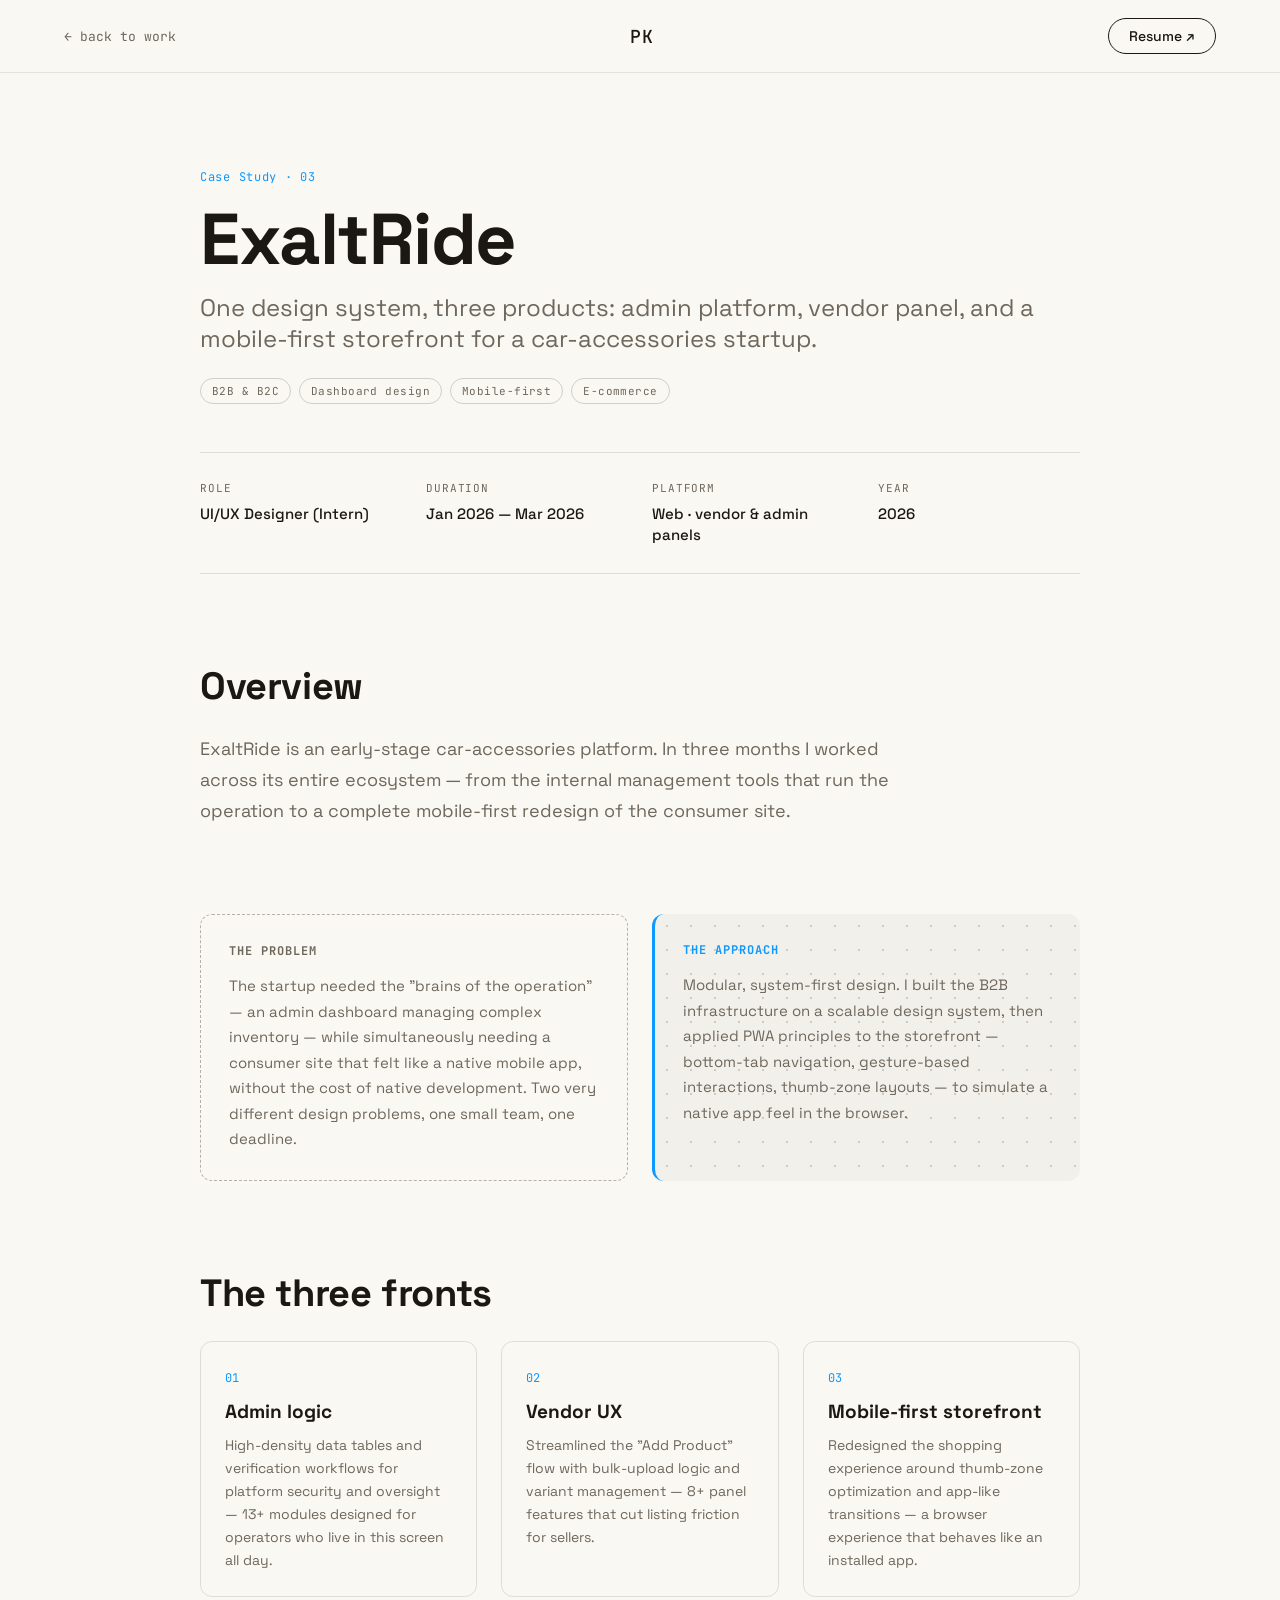
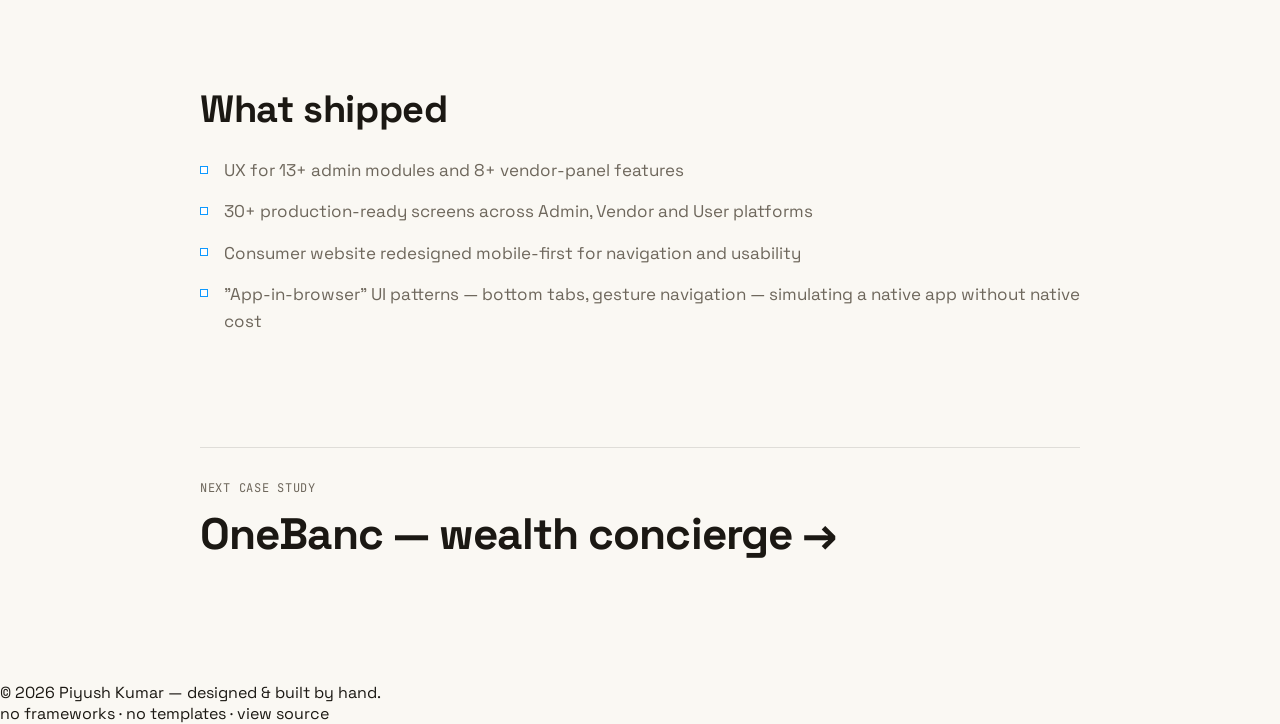
==== work/exaltride.html @ 23e34668 "Add case study pages for ExaltRide, FinTrack, K12 Games, and OneBanc; include new CSS for case studi" ====
<!DOCTYPE html>
<html lang="en">
<head>
  <meta charset="UTF-8" />
  <meta name="viewport" content="width=device-width, initial-scale=1.0" />
  <title>ExaltRide — Piyush Kumar</title>
  <meta name="description" content="Case study: ExaltRide — 30+ production screens across an e-commerce storefront, vendor panel, and admin platform." />
  <link rel="icon" type="image/svg+xml" href="../assets/favicon.svg" />
  <link rel="preconnect" href="https://fonts.googleapis.com" />
  <link rel="preconnect" href="https://fonts.gstatic.com" crossorigin />
  <link href="https://fonts.googleapis.com/css2?family=Space+Grotesk:wght@400;500;700&family=JetBrains+Mono:wght@400;500&display=swap" rel="stylesheet" />
  <link rel="stylesheet" href="../css/base.css" />
  <link rel="stylesheet" href="../css/work.css" />
  <link rel="stylesheet" href="../css/case.css" />
</head>
<body>

  <header class="case-nav">
    <a class="case-nav__back" href="../index.html#work">← back to work</a>
    <a class="nav__logo" href="../index.html">PK</a>
    <a class="btn btn--small" href="../assets/Piyush_Kumar_UX_Resume.pdf" target="_blank" rel="noopener">Resume ↗</a>
  </header>

  <main class="case">
    <div class="case__inner">
      <p class="section__label">Case Study · 03</p>
      <h1 class="case__title">ExaltRide</h1>
      <p class="case__subtitle">One design system, three products: admin platform, vendor panel, and a mobile-first storefront for a car-accessories startup.</p>

      <div class="case__tags">
        <span class="work-tag">B2B &amp; B2C</span>
        <span class="work-tag">Dashboard design</span>
        <span class="work-tag">Mobile-first</span>
        <span class="work-tag">E-commerce</span>
      </div>

      <dl class="case__meta">
        <div><dt>Role</dt><dd>UI/UX Designer (Intern)</dd></div>
        <div><dt>Duration</dt><dd>Jan 2026 — Mar 2026</dd></div>
        <div><dt>Platform</dt><dd>Web · vendor &amp; admin panels</dd></div>
        <div><dt>Year</dt><dd>2026</dd></div>
      </dl>

      <section class="case__section">
        <h2>Overview</h2>
        <p>
          ExaltRide is an early-stage car-accessories platform. In three
          months I worked across its entire ecosystem — from the internal
          management tools that run the operation to a complete mobile-first
          redesign of the consumer site.
        </p>
      </section>

      <div class="case__duo">
        <div class="case-block case-block--problem">
          <h3>The problem</h3>
          <p>
            The startup needed the "brains of the operation" — an admin
            dashboard managing complex inventory — while simultaneously
            needing a consumer site that felt like a native mobile app,
            without the cost of native development. Two very different design
            problems, one small team, one deadline.
          </p>
        </div>
        <div class="case-block case-block--solution">
          <h3>The approach</h3>
          <p>
            Modular, system-first design. I built the B2B infrastructure on a
            scalable design system, then applied PWA principles to the
            storefront — bottom-tab navigation, gesture-based interactions,
            thumb-zone layouts — to simulate a native app feel in the
            browser.
          </p>
        </div>
      </div>

      <section class="case__section">
        <h2>The three fronts</h2>
        <div class="case__cards">
          <div class="case-card">
            <span class="case-card__num">01</span>
            <h3>Admin logic</h3>
            <p>High-density data tables and verification workflows for
            platform security and oversight — 13+ modules designed for
            operators who live in this screen all day.</p>
          </div>
          <div class="case-card">
            <span class="case-card__num">02</span>
            <h3>Vendor UX</h3>
            <p>Streamlined the "Add Product" flow with bulk-upload logic and
            variant management — 8+ panel features that cut listing friction
            for sellers.</p>
          </div>
          <div class="case-card">
            <span class="case-card__num">03</span>
            <h3>Mobile-first storefront</h3>
            <p>Redesigned the shopping experience around thumb-zone
            optimization and app-like transitions — a browser experience that
            behaves like an installed app.</p>
          </div>
        </div>
      </section>

      <section class="case__section">
        <h2>What shipped</h2>
        <ul class="case__results">
          <li>UX for 13+ admin modules and 8+ vendor-panel features</li>
          <li>30+ production-ready screens across Admin, Vendor and User
              platforms</li>
          <li>Consumer website redesigned mobile-first for navigation and
              usability</li>
          <li>"App-in-browser" UI patterns — bottom tabs, gesture navigation —
              simulating a native app without native cost</li>
        </ul>
      </section>

      <a class="case__next" href="onebanc.html">
        <span class="case__next-label">next case study</span>
        <span class="case__next-title">OneBanc — wealth concierge →</span>
      </a>
    </div>
  </main>

  <footer class="footer">
    <p>© 2026 Piyush Kumar — designed &amp; built by hand.</p>
    <p class="footer__mono">no frameworks · no templates · view source</p>
  </footer>

</body>
</html>
---- css/base.css ----
/* ============================================================
   base.css — design tokens, reset, shared primitives
   Change the look of the whole site from here.
   ============================================================ */

:root {
  /* -- color: live side (the shipped site) -- */
  --paper:      #FAF8F3;   /* page background */
  --ink:        #1B1813;   /* primary text */
  --muted:      #6E675C;   /* secondary text */
  --accent:     #0D99FF;   /* the one accent — Figma selection blue */

  /* -- color: design side (the Figma canvas) -- */
  --canvas:     #F2F0EA;   /* canvas background */
  --canvas-dot: #CFCAC0;   /* dot grid */
  --wire:       #B7B1A5;   /* wireframe borders */
  --wire-text:  #8D867A;   /* wireframe (muted) text */

  /* -- type -- */
  --font-display: 'Space Grotesk', system-ui, sans-serif;
  --font-mono:    'JetBrains Mono', ui-monospace, monospace;

  /* -- rhythm -- */
  --nav-h: 76px;
  --edge: clamp(20px, 5vw, 72px);   /* page side padding */
}

/* -- reset -- */
*, *::before, *::after { box-sizing: border-box; margin: 0; padding: 0; }

html { scroll-behavior: smooth; }

body {
  font-family: var(--font-display);
  background: var(--paper);
  color: var(--ink);
  -webkit-font-smoothing: antialiased;
  overflow-x: hidden;
}

img, svg, video { display: block; max-width: 100%; }

a { color: inherit; text-decoration: none; }

button { font: inherit; background: none; border: 0; cursor: pointer; }

/* -- shared primitives -- */
.btn {
  display: inline-flex;
  align-items: center;
  gap: 8px;
  padding: 14px 28px;
  border-radius: 999px;
  font-weight: 500;
  font-size: 16px;
  line-height: 1;
  transition: transform 0.15s ease, box-shadow 0.15s ease, background 0.15s ease;
}

.btn--primary {
  background: var(--accent);
  color: #fff;
}
.btn--primary:hover {
  transform: translateY(-2px);
  box-shadow: 0 6px 20px rgba(13, 153, 255, 0.35);
}

.btn--ghost {
  border: 1.5px solid var(--ink);
  color: var(--ink);
}
.btn--ghost:hover { transform: translateY(-2px); }

.btn--small {
  padding: 10px 20px;
  font-size: 14px;
  border: 1.5px solid var(--ink);
}

/* -- spec tooltip: any element with data-spec documents itself on hover -- */
[data-spec] { position: relative; }
[data-spec]::after {
  content: attr(data-spec);
  position: absolute;
  bottom: calc(100% + 12px);
  left: 50%;
  transform: translate(-50%, 4px);
  font-family: var(--font-mono);
  font-size: 11px;
  font-weight: 400;
  letter-spacing: 0;
  text-transform: none;
  white-space: nowrap;
  background: var(--ink);
  color: #fff;
  padding: 7px 11px;
  border-radius: 6px;
  opacity: 0;
  pointer-events: none;
  transition: opacity 0.18s ease, transform 0.18s ease;
  z-index: 5;
}
[data-spec]:hover::after {
  opacity: 1;
  transform: translate(-50%, 0);
}

/* -- section shell -- */
.section {
  padding: clamp(72px, 14vw, 120px) var(--edge);
}

.section__inner {
  max-width: 1200px;
  margin: 0 auto;
}

.section__label {
  font-family: var(--font-mono);
  font-size: 12px;
  letter-spacing: 0.06em;
  color: var(--accent);
  margin-bottom: 18px;
}

.section__title {
  font-size: clamp(40px, 5vw, 72px);
  font-weight: 700;
  letter-spacing: -0.02em;
  line-height: 1.02;
}

.section__intro {
  color: var(--muted);
  font-size: clamp(15px, 1.4vw, 18px);
  line-height: 1.6;
  max-width: 560px;
  margin-top: 20px;
}

/* -- scroll reveal (js/reveal.js adds .js to <html>, then .is-in per element) -- */
.js [data-reveal] {
  opacity: 0;
  transform: translateY(24px);
  transition: opacity 0.6s ease var(--d, 0s), transform 0.6s ease var(--d, 0s);
}
.js [data-reveal].is-in {
  opacity: 1;
  transform: none;
}

@media (prefers-reduced-motion: reduce) {
  *, *::before, *::after { animation: none !important; transition: none !important; }
  .js [data-reveal] { opacity: 1; transform: none; }
  html { scroll-behavior: auto; }
}
---- css/work.css ----
/* ============================================================
   work.css — Selected Work (#work)
   Case-study rows, no thumbnails yet. Hover reveals the dot-grid
   canvas behind the row — the design layer peeking through the paper.
   ============================================================ */

.work__list {
  margin-top: 64px;
  border-bottom: 1px solid rgba(27, 24, 19, 0.12);
}

.work-row {
  position: relative;
  display: grid;
  grid-template-columns: 72px 1fr auto;
  gap: 24px;
  align-items: baseline;
  padding: 40px 8px;
  border-top: 1px solid rgba(27, 24, 19, 0.12);
  transition: padding 0.25s ease;
}

/* dot-grid canvas fades in behind the hovered row */
.work-row::before {
  content: "";
  position: absolute;
  inset: 0;
  background-image: radial-gradient(var(--canvas-dot) 1px, transparent 1px);
  background-size: 24px 24px;
  opacity: 0;
  transition: opacity 0.25s ease;
  pointer-events: none;
}
.work-row:hover::before { opacity: 0.55; }

.work-row__index {
  font-family: var(--font-mono);
  font-size: 13px;
  color: var(--muted);
  padding-top: 6px;
}

.work-row__title {
  display: block;
  font-size: clamp(24px, 3vw, 40px);
  font-weight: 700;
  letter-spacing: -0.02em;
  transition: color 0.2s ease;
}
.work-row:hover .work-row__title { color: var(--accent); }

.work-row__desc {
  display: block;
  color: var(--muted);
  font-size: clamp(14px, 1.3vw, 17px);
  line-height: 1.6;
  max-width: 640px;
  margin-top: 10px;
}

.work-row__tags {
  display: flex;
  flex-wrap: wrap;
  gap: 8px;
  margin-top: 16px;
}

.work-tag {
  font-family: var(--font-mono);
  font-size: 11px;
  letter-spacing: 0.04em;
  color: var(--muted);
  border: 1px solid rgba(27, 24, 19, 0.18);
  border-radius: 999px;
  padding: 5px 11px;
}

.work-tag--nda {
  border-style: dashed;
  border-color: var(--wire);
}

.work-row__arrow {
  font-size: 24px;
  color: var(--muted);
  transition: transform 0.2s ease, color 0.2s ease;
  align-self: center;
}
.work-row:hover .work-row__arrow {
  transform: translateX(8px);
  color: var(--accent);
}

/* -- "also explored" mini-list -- */
.work__more {
  margin-top: 48px;
}

.work__more-heading {
  font-family: var(--font-mono);
  font-size: 12px;
  letter-spacing: 0.06em;
  text-transform: uppercase;
  color: var(--muted);
  margin-bottom: 16px;
}

.work__more-item {
  color: var(--muted);
  font-size: clamp(14px, 1.3vw, 16px);
  line-height: 1.6;
  padding: 10px 0;
}
.work__more-item strong { color: var(--ink); }
.work__more-item a { transition: color 0.15s ease; }
.work__more-item a:hover,
.work__more-item a:hover strong { color: var(--accent); }

@media (max-width: 720px) {
  .work-row {
    grid-template-columns: 1fr auto;
    padding: 32px 4px;
  }
  .work-row__index { display: none; }
}
---- css/case.css ----
/* ============================================================
   case.css — case-study pages (work/*.html)
   Static pages, no JS: fast, robust, readable. Reuses base.css
   tokens; layout echoes the main page's design-file voice.
   ============================================================ */

/* -- top bar -- */
.case-nav {
  position: sticky;
  top: 0;
  z-index: 10;
  display: flex;
  align-items: center;
  justify-content: space-between;
  gap: 16px;
  padding: 18px var(--edge);
  background: color-mix(in srgb, var(--paper) 92%, transparent);
  backdrop-filter: blur(8px);
  border-bottom: 1px solid rgba(27, 24, 19, 0.1);
}

.case-nav__back {
  font-family: var(--font-mono);
  font-size: 13px;
  color: var(--muted);
  transition: color 0.15s ease;
}
.case-nav__back:hover { color: var(--accent); }

.case-nav .nav__logo {
  font-family: var(--font-mono);
  font-weight: 500;
  font-size: 18px;
  letter-spacing: 0.05em;
}

/* -- page shell -- */
.case {
  padding: clamp(48px, 8vw, 96px) var(--edge) clamp(72px, 10vw, 120px);
}

.case__inner {
  max-width: 880px;
  margin: 0 auto;
}

.case__title {
  font-size: clamp(36px, 6vw, 72px);
  font-weight: 700;
  letter-spacing: -0.02em;
  line-height: 1.02;
  margin-top: 16px;
}

.case__subtitle {
  color: var(--muted);
  font-size: clamp(17px, 2vw, 24px);
  margin-top: 16px;
}

.case__tags {
  display: flex;
  flex-wrap: wrap;
  gap: 8px;
  margin-top: 24px;
}

/* -- meta grid (role / duration / platform / year) -- */
.case__meta {
  display: grid;
  grid-template-columns: repeat(4, 1fr);
  gap: 24px;
  margin-top: 48px;
  padding: 28px 0;
  border-top: 1px solid rgba(27, 24, 19, 0.12);
  border-bottom: 1px solid rgba(27, 24, 19, 0.12);
}

.case__meta dt {
  font-family: var(--font-mono);
  font-size: 11px;
  letter-spacing: 0.08em;
  text-transform: uppercase;
  color: var(--muted);
}

.case__meta dd {
  font-weight: 500;
  font-size: 15px;
  margin-top: 8px;
  line-height: 1.4;
}

/* -- NDA / info note -- */
.case__note {
  margin-top: 40px;
  padding: 20px 24px;
  border: 1.5px dashed var(--wire);
  border-radius: 12px;
  font-family: var(--font-mono);
  font-size: 13px;
  line-height: 1.7;
  color: var(--muted);
}
.case__note strong { color: var(--ink); }

/* -- sections -- */
.case__section { margin-top: clamp(56px, 8vw, 88px); }

.case__section h2 {
  font-size: clamp(26px, 3vw, 38px);
  font-weight: 700;
  letter-spacing: -0.01em;
  margin-bottom: 24px;
}

.case__section p {
  color: var(--muted);
  font-size: clamp(15px, 1.5vw, 18px);
  line-height: 1.7;
  max-width: 720px;
}
.case__section p + p { margin-top: 16px; }

/* -- problem / approach duo -- */
.case__duo {
  display: grid;
  grid-template-columns: 1fr 1fr;
  gap: 24px;
  margin-top: clamp(56px, 8vw, 88px);
}

.case-block {
  border-radius: 12px;
  padding: 28px;
}

.case-block--problem {
  border: 1.5px dashed var(--wire);
}
.case-block--solution {
  background: var(--canvas);
  background-image: radial-gradient(var(--canvas-dot) 1px, transparent 1px);
  background-size: 24px 24px;
  border-left: 3px solid var(--accent);
}

.case-block h3 {
  font-family: var(--font-mono);
  font-size: 12px;
  letter-spacing: 0.08em;
  text-transform: uppercase;
  color: var(--accent);
  margin-bottom: 14px;
}
.case-block--problem h3 { color: var(--muted); }

.case-block p {
  color: var(--muted);
  font-size: 15px;
  line-height: 1.7;
}

/* -- process cards -- */
.case__cards {
  display: grid;
  grid-template-columns: repeat(3, 1fr);
  gap: 24px;
}

.case-card {
  border: 1px solid rgba(27, 24, 19, 0.12);
  border-radius: 12px;
  padding: 24px;
}

.case-card__num {
  font-family: var(--font-mono);
  font-size: 12px;
  color: var(--accent);
}

.case-card h3 {
  font-size: 19px;
  font-weight: 700;
  margin: 12px 0 10px;
}

.case-card p {
  color: var(--muted);
  font-size: 14px;
  line-height: 1.65;
}

/* -- results list (Figma corner-handle bullets) -- */
.case__results {
  list-style: none;
  padding: 0;
  display: flex;
  flex-direction: column;
  gap: 14px;
}

.case__results li {
  color: var(--muted);
  font-size: clamp(15px, 1.5vw, 17px);
  line-height: 1.6;
  padding-left: 24px;
  position: relative;
}
.case__results li::before {
  content: "";
  position: absolute;
  left: 0;
  top: 0.5em;
  width: 8px;
  height: 8px;
  border: 1.5px solid var(--accent);
  background: #fff;
}

/* -- external links row -- */
.case__links {
  display: flex;
  flex-wrap: wrap;
  gap: 16px;
  margin-top: clamp(40px, 6vw, 64px);
}

/* -- next project -- */
.case__next {
  display: block;
  margin-top: clamp(64px, 10vw, 112px);
  padding-top: 32px;
  border-top: 1px solid rgba(27, 24, 19, 0.12);
}

.case__next-label {
  display: block;
  font-family: var(--font-mono);
  font-size: 12px;
  letter-spacing: 0.06em;
  text-transform: uppercase;
  color: var(--muted);
}

.case__next-title {
  display: block;
  font-size: clamp(26px, 4vw, 44px);
  font-weight: 700;
  letter-spacing: -0.02em;
  margin-top: 10px;
  transition: color 0.2s ease;
}
.case__next:hover .case__next-title { color: var(--accent); }

@media (max-width: 800px) {
  .case__meta { grid-template-columns: repeat(2, 1fr); }
  .case__duo { grid-template-columns: 1fr; }
  .case__cards { grid-template-columns: 1fr; }
}
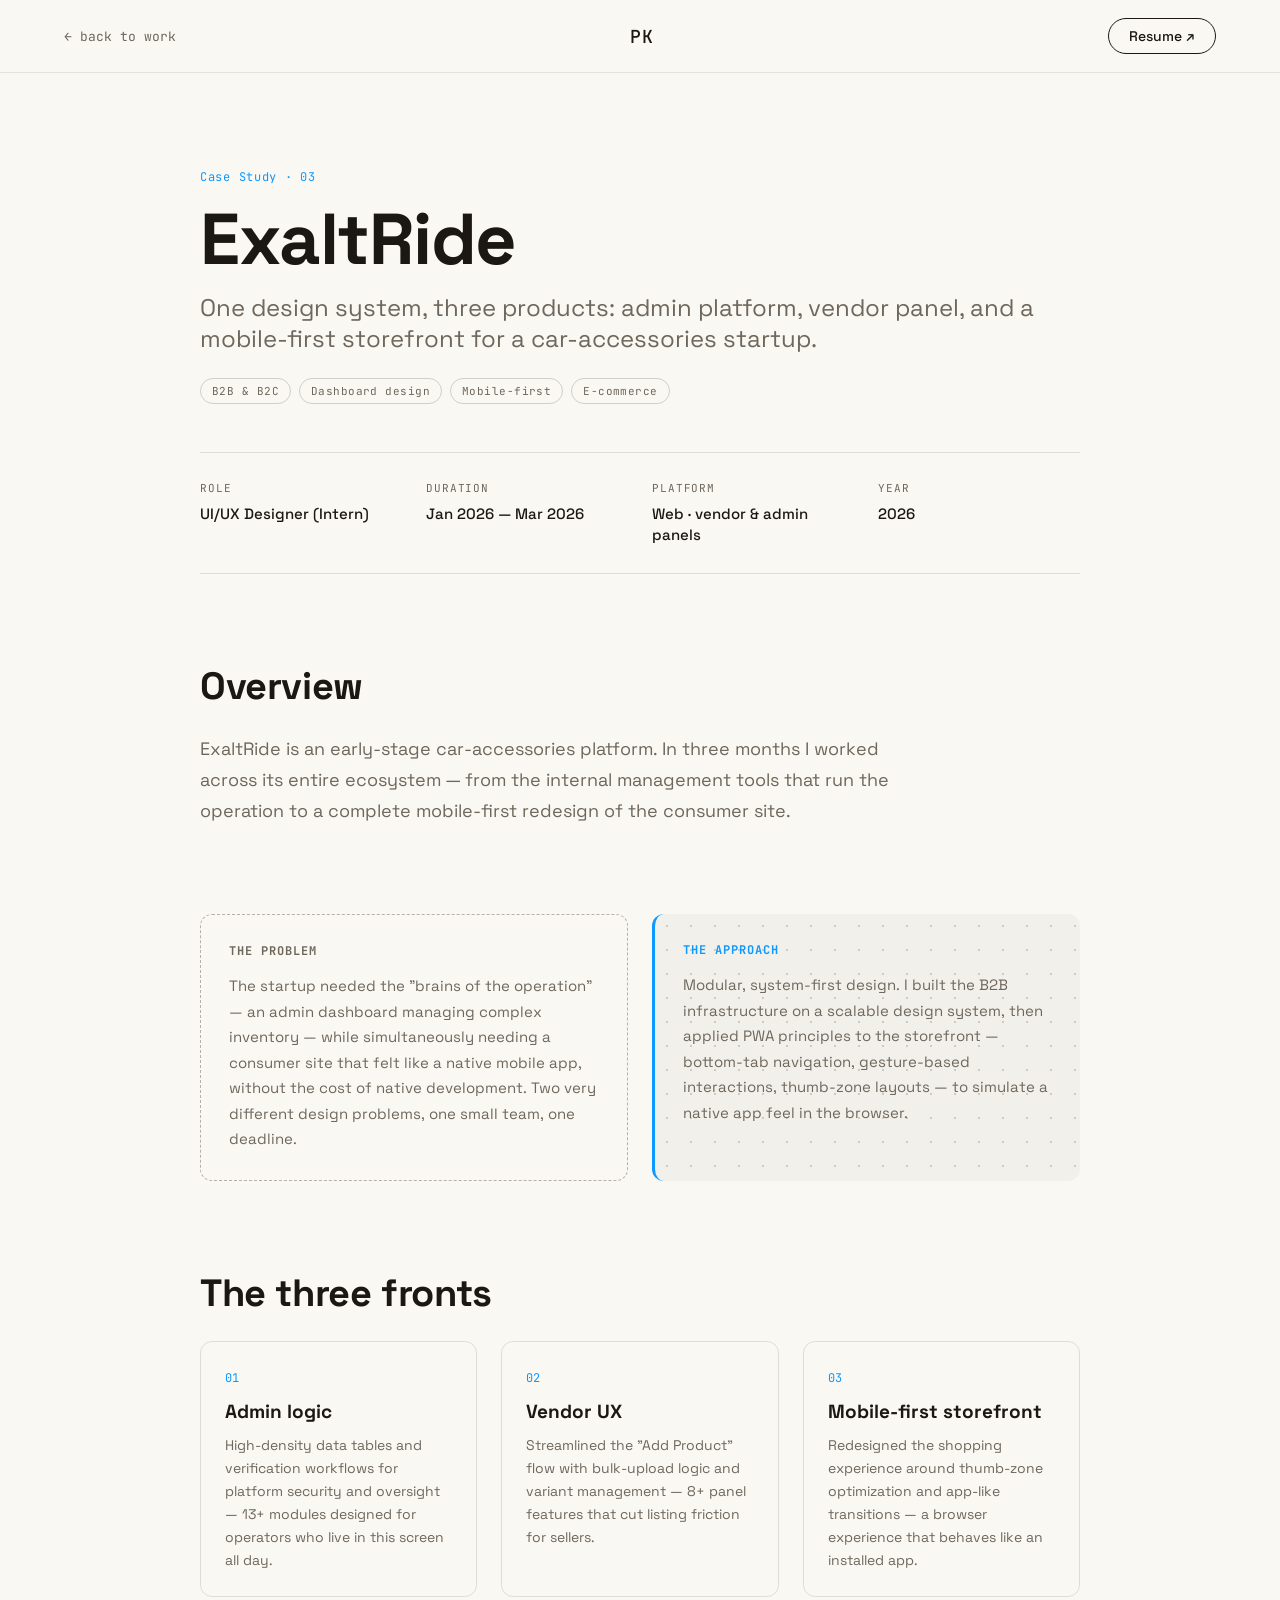
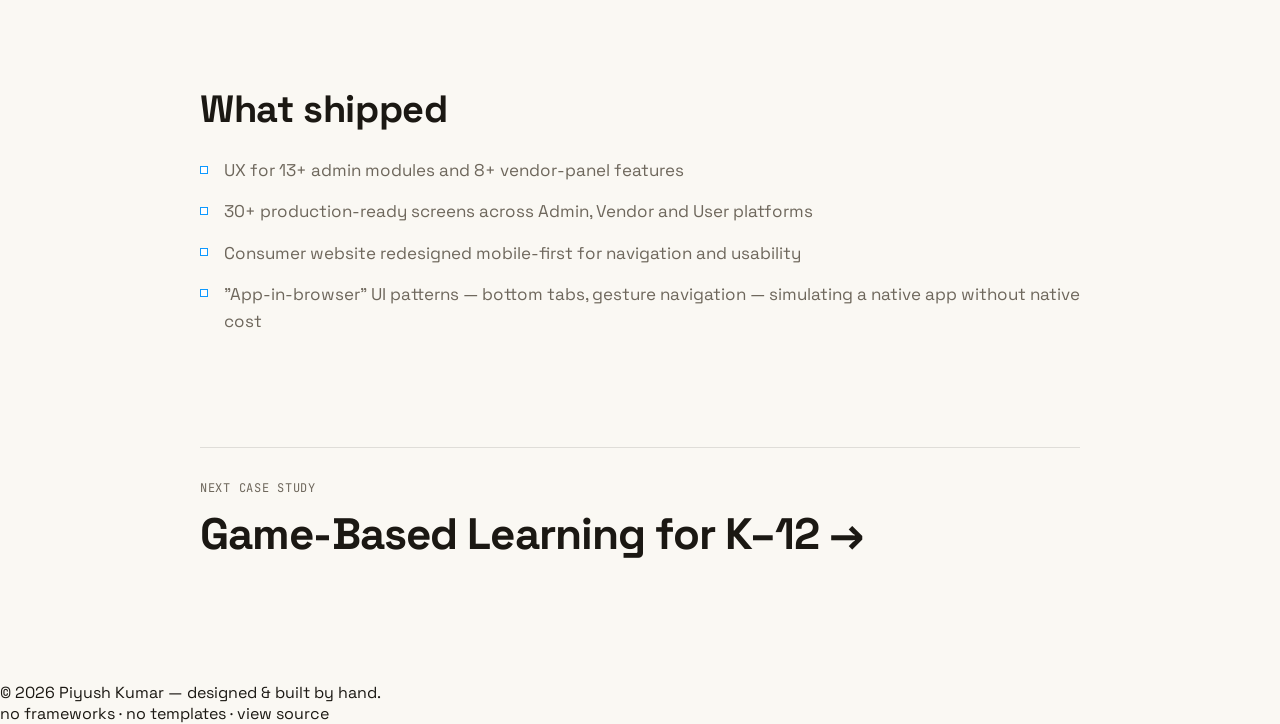
==== commit 1e5d765a: "added projects and images from the projects" ====
--- a/work/exaltride.html
+++ b/work/exaltride.html
@@ -114,9 +114,9 @@
         </ul>
       </section>
 
-      <a class="case__next" href="onebanc.html">
+      <a class="case__next" href="k12-games.html">
         <span class="case__next-label">next case study</span>
-        <span class="case__next-title">OneBanc — wealth concierge →</span>
+        <span class="case__next-title">Game-Based Learning for K–12 →</span>
       </a>
     </div>
   </main>
--- a/css/case.css
+++ b/css/case.css
@@ -219,6 +219,37 @@
   background: #fff;
 }
 
+/* -- image gallery -- */
+.case__gallery {
+  display: grid;
+  grid-template-columns: 1fr 1fr;
+  gap: 20px;
+  margin-top: 28px;
+}
+
+.case__gallery figure { margin: 0; }
+
+.case__gallery img {
+  width: 100%;
+  border-radius: 12px;
+  border: 1px solid rgba(27, 24, 19, 0.12);
+  display: block;
+}
+
+.case__gallery figcaption {
+  font-family: var(--font-mono);
+  font-size: 11px;
+  letter-spacing: 0.04em;
+  color: var(--muted);
+  margin-top: 8px;
+}
+
+.case__gallery--single { grid-template-columns: 1fr; }
+
+@media (max-width: 640px) {
+  .case__gallery { grid-template-columns: 1fr; }
+}
+
 /* -- external links row -- */
 .case__links {
   display: flex;
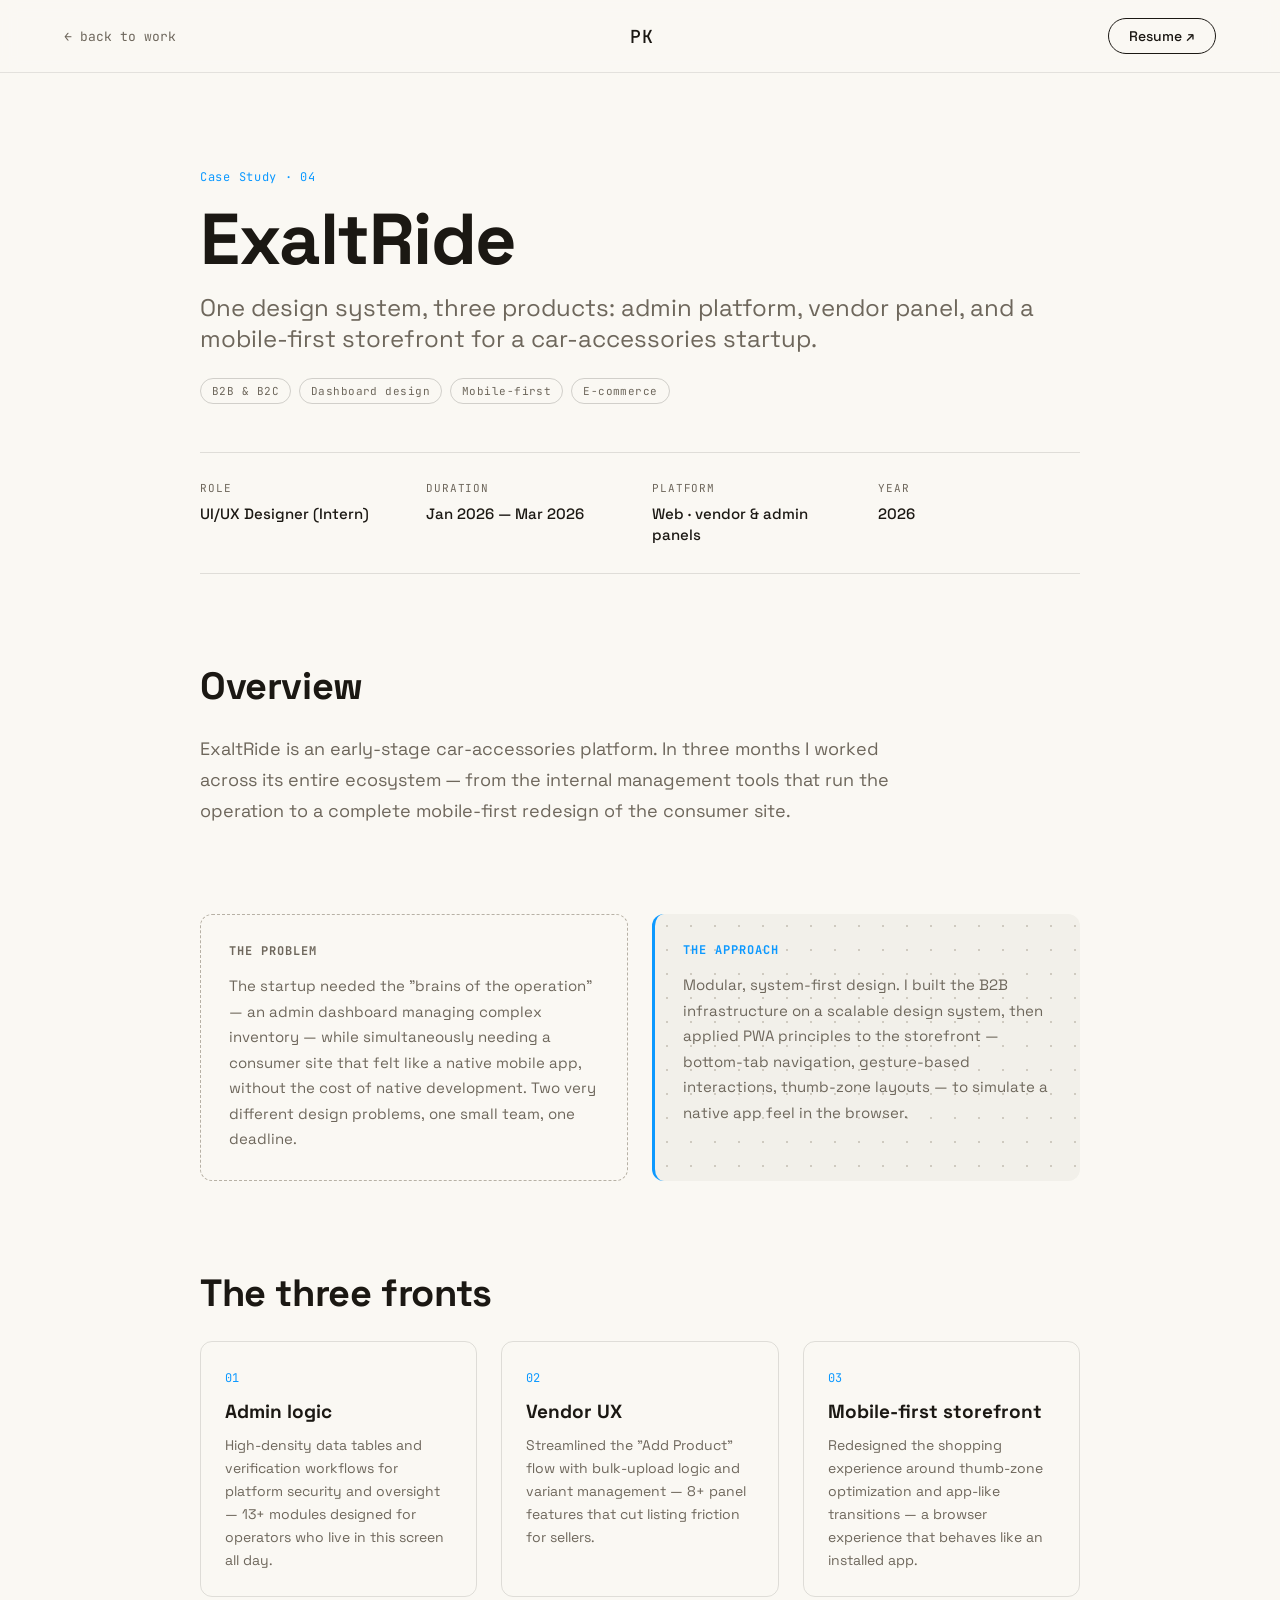
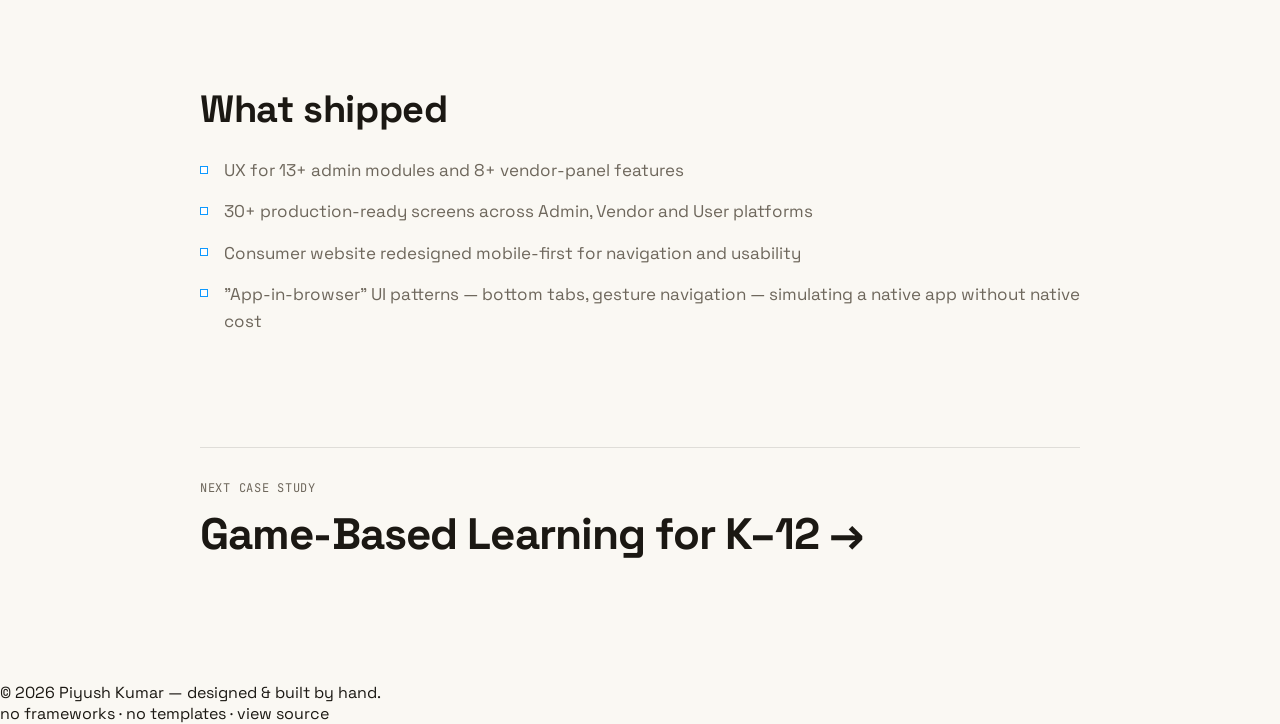
==== commit 9f177794: "Add In-App Visual QA Tool case study; update project links and descriptions" ====
--- a/work/exaltride.html
+++ b/work/exaltride.html
@@ -23,7 +23,7 @@
 
   <main class="case">
     <div class="case__inner">
-      <p class="section__label">Case Study · 03</p>
+      <p class="section__label">Case Study · 04</p>
       <h1 class="case__title">ExaltRide</h1>
       <p class="case__subtitle">One design system, three products: admin platform, vendor panel, and a mobile-first storefront for a car-accessories startup.</p>
 
--- a/css/case.css
+++ b/css/case.css
@@ -219,6 +219,15 @@
   background: #fff;
 }
 
+.case__results code {
+  font-family: var(--font-mono);
+  font-size: 0.88em;
+  background: var(--canvas);
+  border: 1px solid rgba(27, 24, 19, 0.12);
+  border-radius: 5px;
+  padding: 1px 6px;
+}
+
 /* -- image gallery -- */
 .case__gallery {
   display: grid;
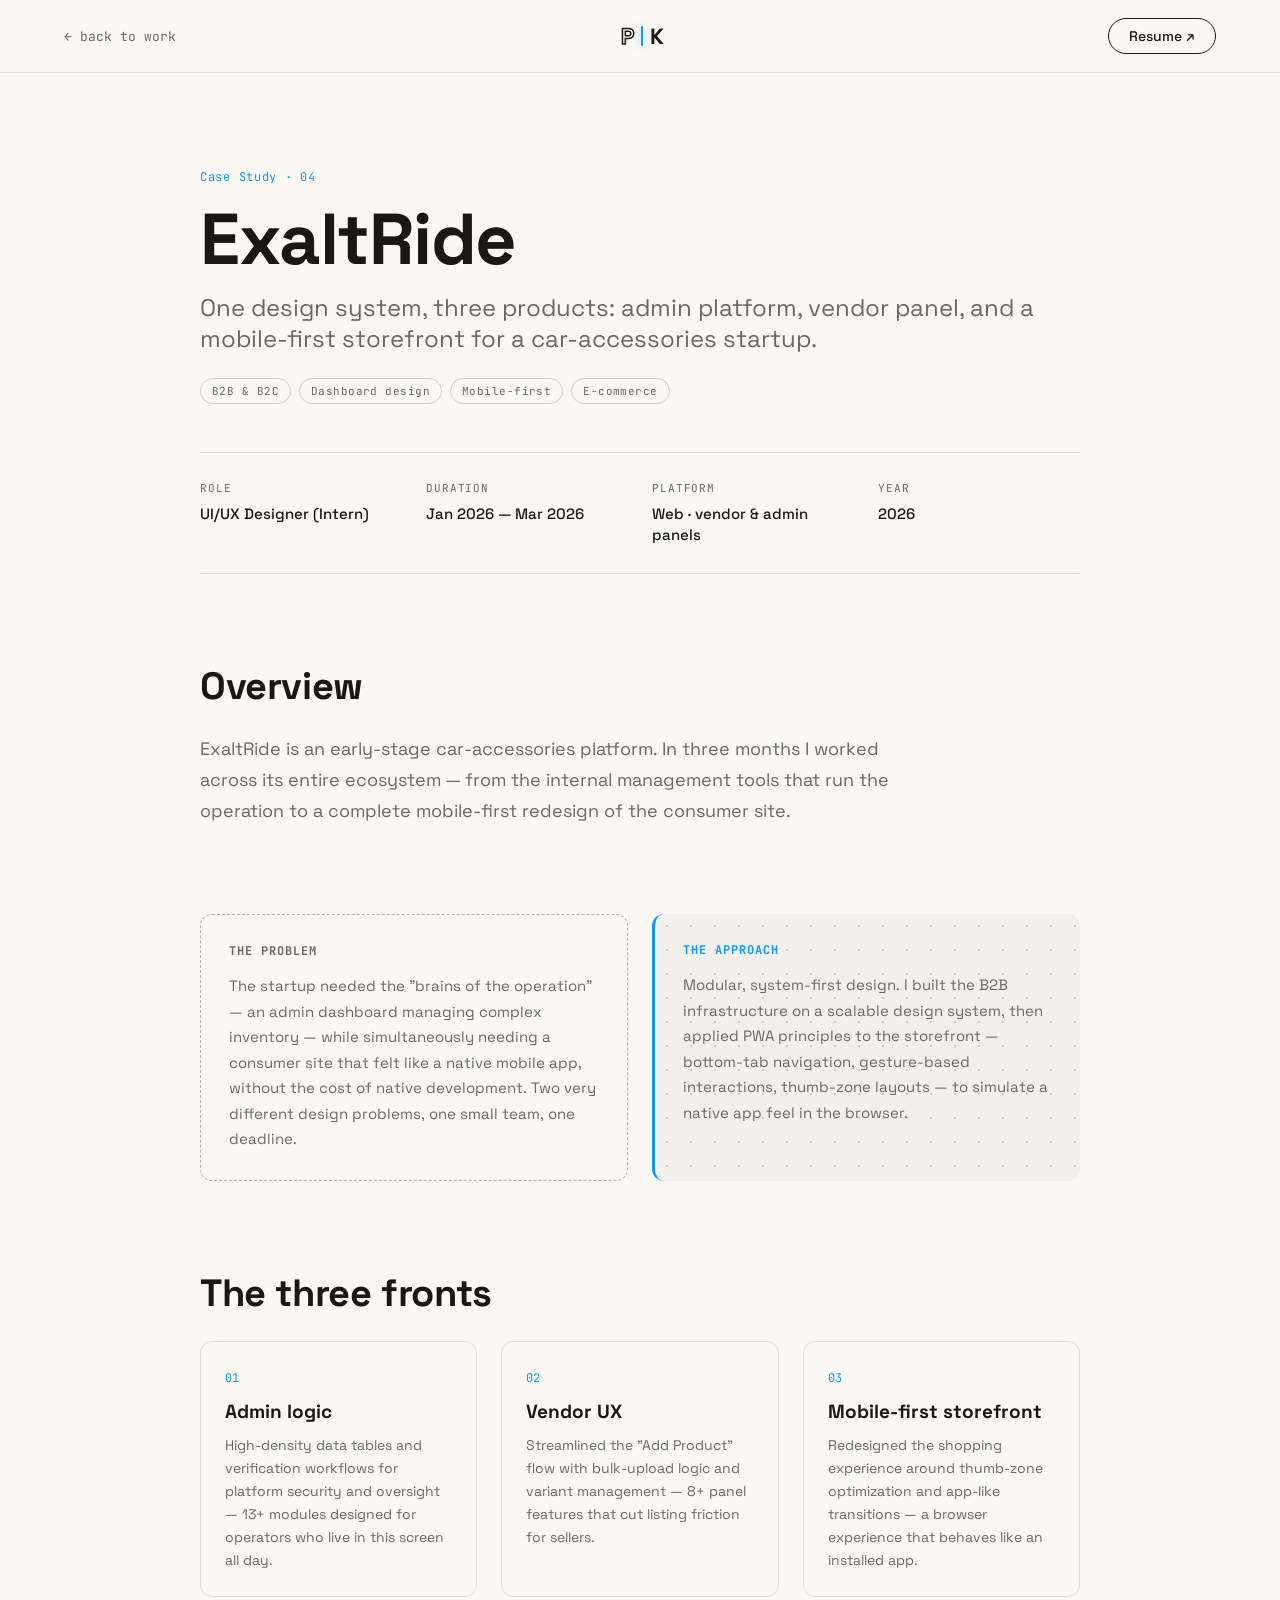
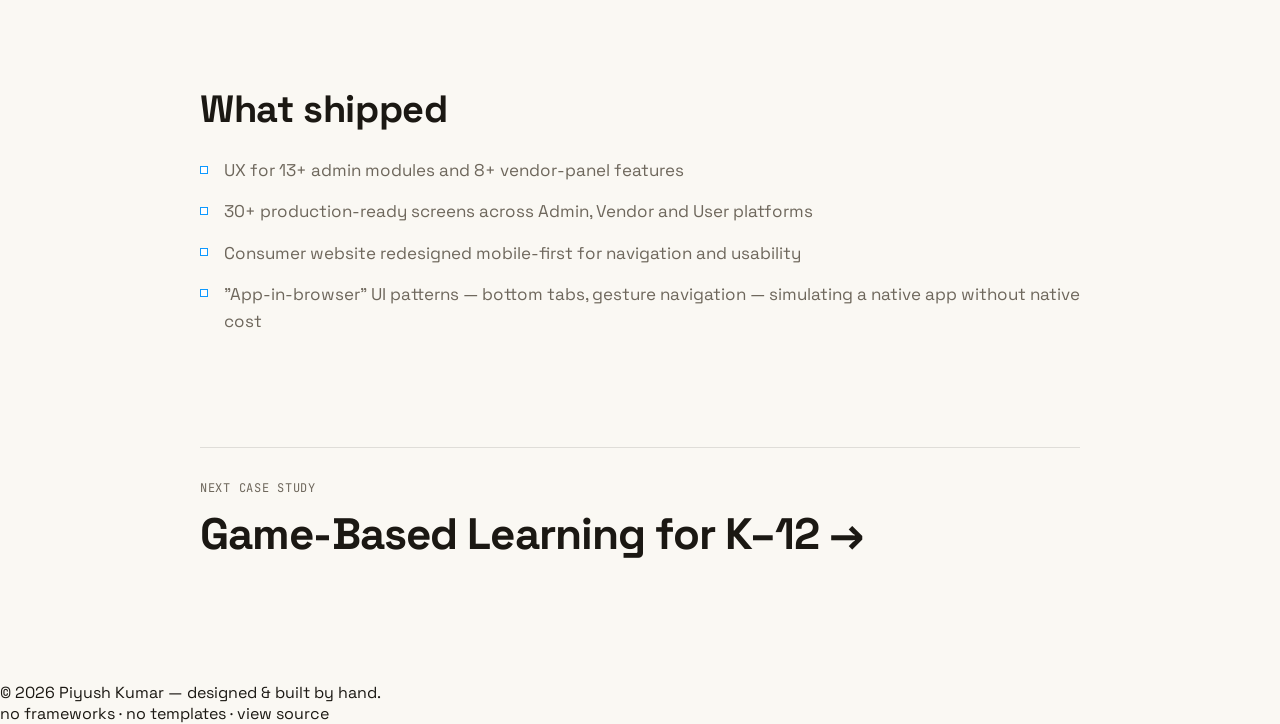
==== commit 0683675a: "Enhance logo design and accessibility; update hero name treatment across pages" ====
--- a/work/exaltride.html
+++ b/work/exaltride.html
@@ -17,7 +17,7 @@
 
   <header class="case-nav">
     <a class="case-nav__back" href="../index.html#work">← back to work</a>
-    <a class="nav__logo" href="../index.html">PK</a>
+    <a class="nav__logo" href="../index.html" aria-label="Piyush Kumar — home"><span class="logo__char logo__char--p">P</span><span class="logo__seam"></span><span class="logo__char logo__char--k">K</span></a>
     <a class="btn btn--small" href="../assets/Piyush_Kumar_UX_Resume.pdf" target="_blank" rel="noopener">Resume ↗</a>
   </header>
 
--- a/css/base.css
+++ b/css/base.css
@@ -78,6 +78,35 @@
   border: 1.5px solid var(--ink);
 }
 
+/* -- logo: the seam monogram (outlined P | seam | solid K) -- */
+.nav__logo {
+  display: inline-flex;
+  align-items: center;
+  gap: 7px;
+  font-family: var(--font-display);
+  font-weight: 700;
+  font-size: 22px;
+  line-height: 1;
+}
+
+.logo__char--p {
+  color: transparent;
+  -webkit-text-stroke: 1.5px var(--ink);
+}
+
+.logo__seam {
+  width: 2px;
+  height: 20px;
+  border-radius: 1px;
+  background: var(--accent);
+  box-shadow: 0 0 8px rgba(13, 153, 255, 0.5);
+  transition: transform 0.2s ease;
+}
+
+.nav__logo:hover .logo__seam {
+  transform: scaleY(1.25);
+}
+
 /* -- spec tooltip: any element with data-spec documents itself on hover -- */
 [data-spec] { position: relative; }
 [data-spec]::after {
--- a/css/case.css
+++ b/css/case.css
@@ -27,12 +27,7 @@
 }
 .case-nav__back:hover { color: var(--accent); }
 
-.case-nav .nav__logo {
-  font-family: var(--font-mono);
-  font-weight: 500;
-  font-size: 18px;
-  letter-spacing: 0.05em;
-}
+/* .nav__logo is a shared component — see base.css */
 
 /* -- page shell -- */
 .case {
